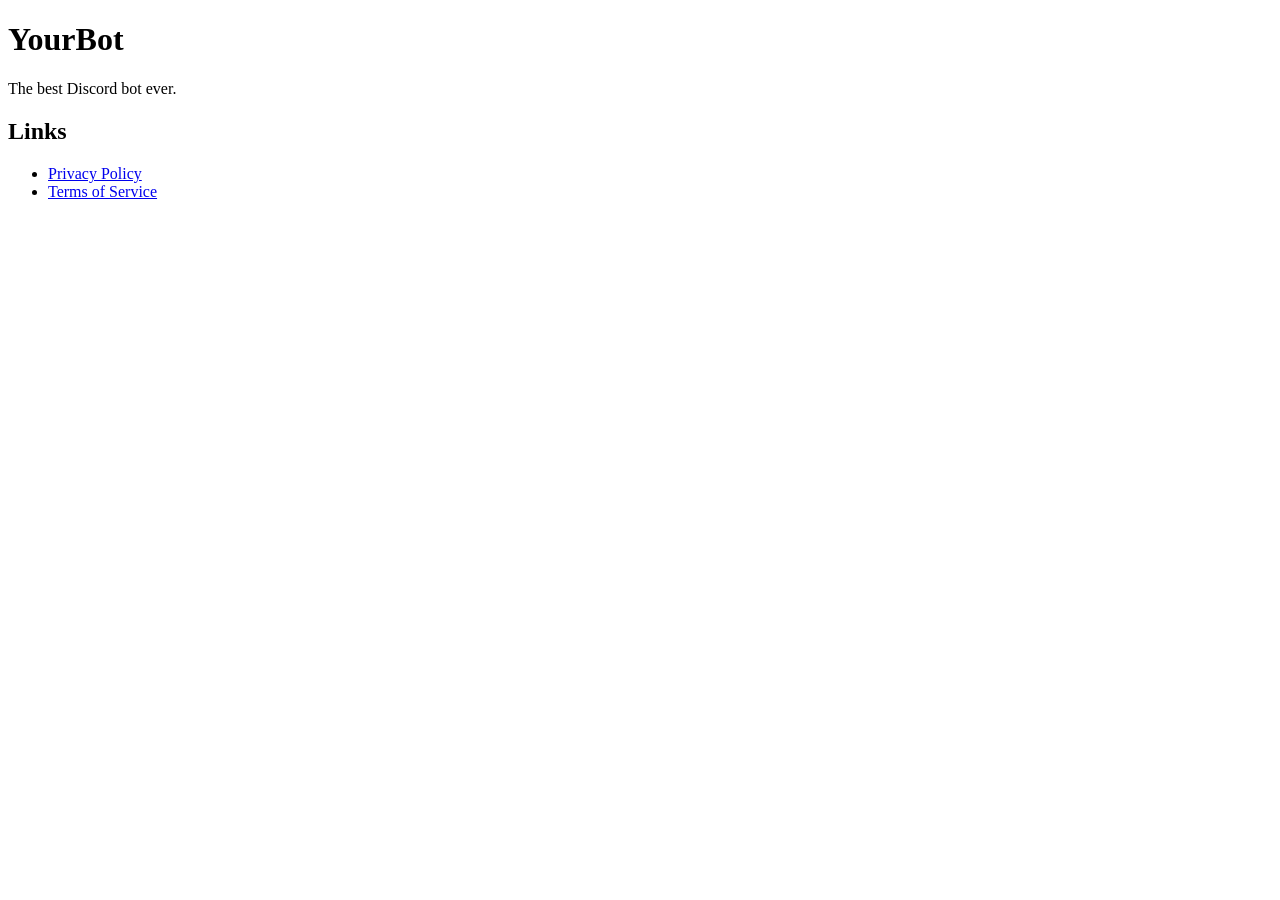
==== index.html @ 5a5af18d "Add basic HTML structure for YourBot page" ====
<!DOCTYPE html>
<html>
<head>
  <title>YourBot</title>
</head>
<body>

<h1>YourBot</h1>

<p>The best Discord bot ever.</p>

<h2>Links</h2>

<ul>
<li><a href="privacy.html">Privacy Policy</a></li>
<li><a href="terms.html">Terms of Service</a></li>
</ul>

</body>
</html>
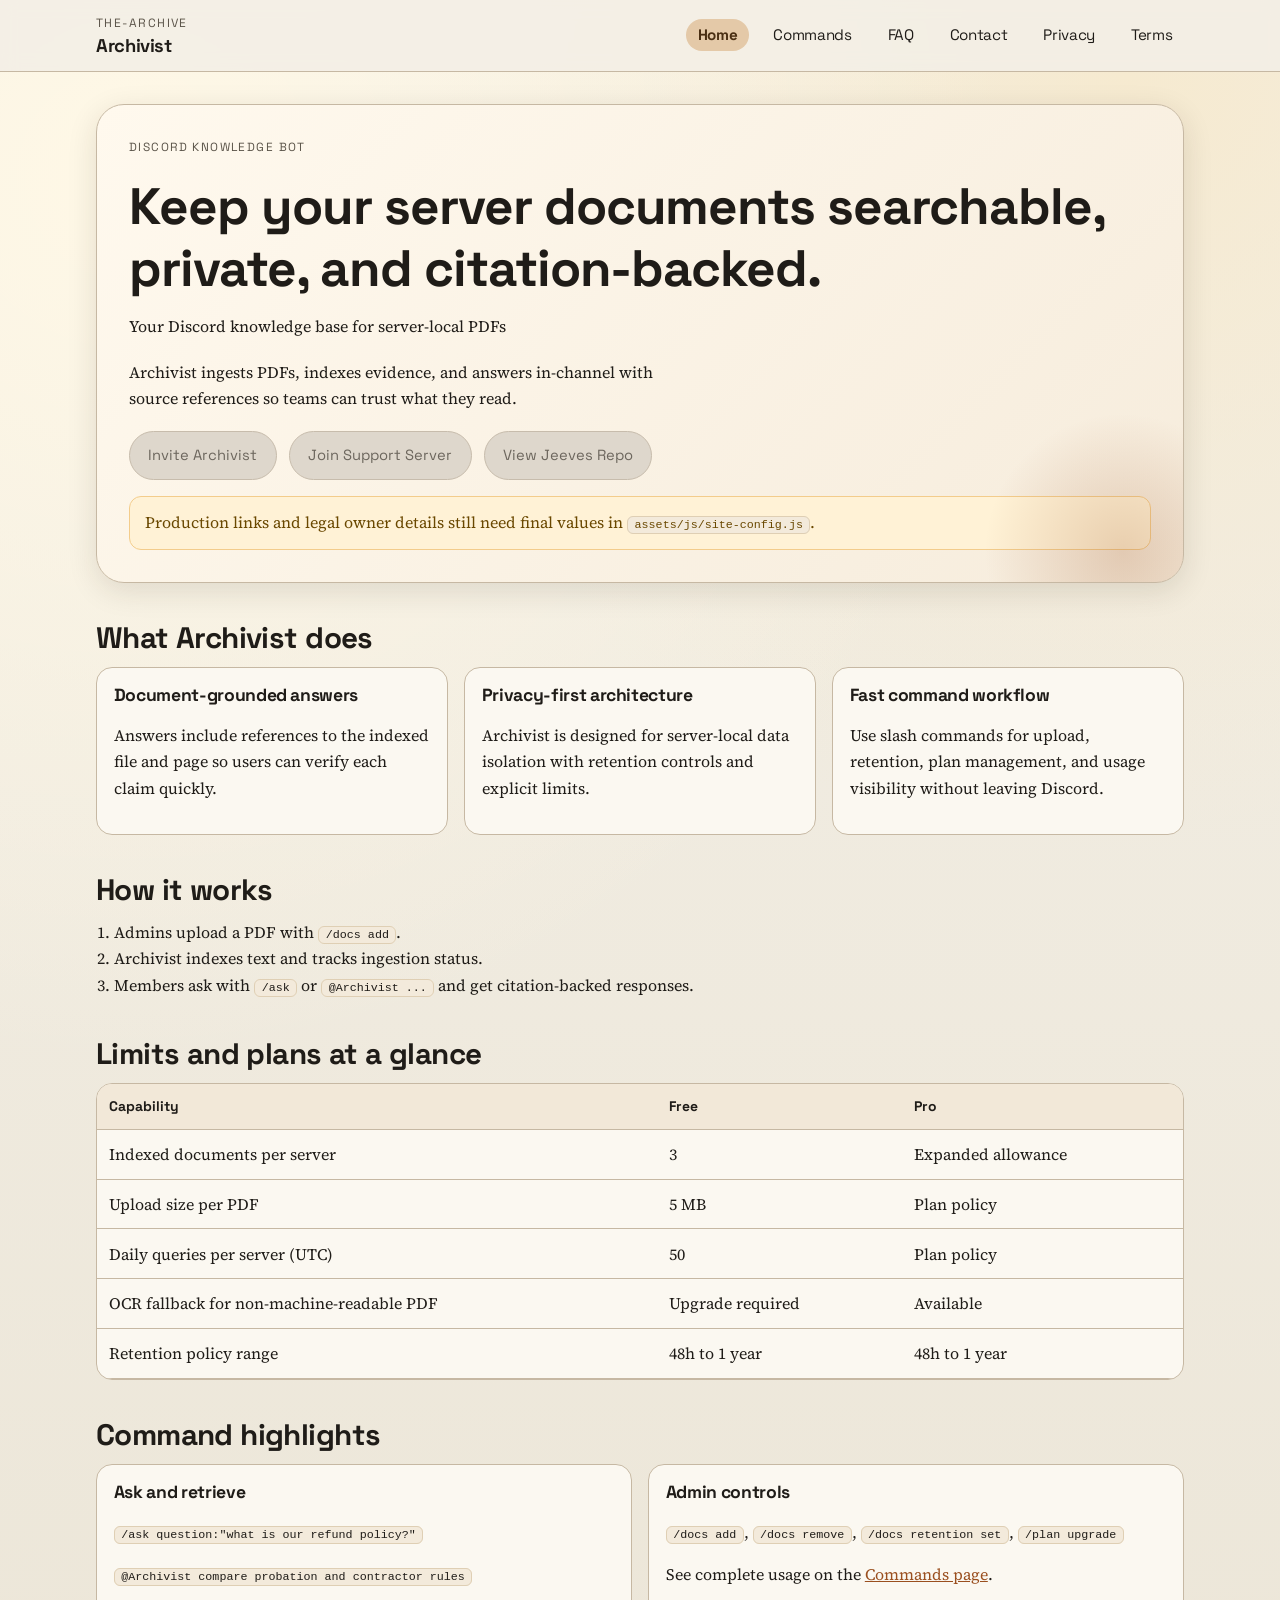
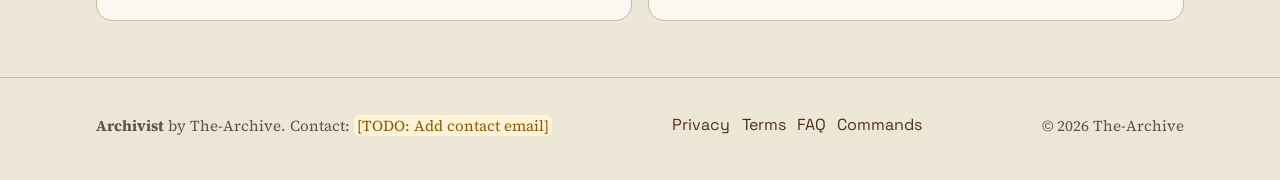
==== commit 9c086512: "Build full Archivist marketing site with legal pages" ====
--- a/index.html
+++ b/index.html
@@ -1,21 +1,157 @@
-
-<!DOCTYPE html>
-<html>
+<!doctype html>
+<html lang="en">
 <head>
-  <title>YourBot</title>
+  <meta charset="utf-8">
+  <meta name="viewport" content="width=device-width, initial-scale=1">
+  <title>Archivist | Discord Knowledge Bot</title>
+  <meta name="description" content="Archivist is a privacy-first Discord bot for server-local PDF knowledge, citation-backed answers, and configurable document retention.">
+  <link rel="preconnect" href="https://fonts.googleapis.com">
+  <link rel="preconnect" href="https://fonts.gstatic.com" crossorigin>
+  <link href="https://fonts.googleapis.com/css2?family=Source+Serif+4:opsz,wght@8..60,400;8..60,600;8..60,700&family=Space+Grotesk:wght@400;500;600;700&display=swap" rel="stylesheet">
+  <link rel="stylesheet" href="assets/css/styles.css">
+  <script src="assets/js/site-config.js" defer></script>
+  <script src="assets/js/main.js" defer></script>
 </head>
 <body>
+  <a class="skip-link" href="#main">Skip to content</a>
 
-<h1>YourBot</h1>
+  <header class="site-header">
+    <div class="header-inner">
+      <a class="brand" href="index.html">
+        <span class="brand-kicker" data-config-text="brand.teamName" data-placeholder="The-Archive"></span>
+        <span class="brand-title" data-config-text="brand.productName" data-placeholder="Archivist"></span>
+      </a>
+      <button class="nav-toggle" type="button" data-nav-toggle aria-expanded="false" aria-controls="site-nav">Menu</button>
+      <nav id="site-nav" class="nav-menu" data-nav aria-label="Primary navigation">
+        <ul class="nav-list">
+          <li><a href="index.html" data-page-link>Home</a></li>
+          <li><a href="commands.html" data-page-link>Commands</a></li>
+          <li><a href="faq.html" data-page-link>FAQ</a></li>
+          <li><a href="contact.html" data-page-link>Contact</a></li>
+          <li><a href="privacy.html" data-page-link>Privacy</a></li>
+          <li><a href="terms.html" data-page-link>Terms</a></li>
+        </ul>
+      </nav>
+    </div>
+  </header>
 
-<p>The best Discord bot ever.</p>
+  <main id="main" class="container page-reveal">
+    <section class="hero">
+      <p class="kicker">Discord Knowledge Bot</p>
+      <h1>Keep your server documents searchable, private, and citation-backed.</h1>
+      <p data-config-text="brand.tagline" data-placeholder="Your Discord knowledge base for server-local PDFs"></p>
+      <p>Archivist ingests PDFs, indexes evidence, and answers in-channel with source references so teams can trust what they read.</p>
+      <div class="cta-row">
+        <a class="btn btn-primary" data-config-link="inviteUrl" data-link-fallback="Invite link coming soon" href="#">Invite Archivist</a>
+        <a class="btn btn-secondary" data-config-link="supportServerUrl" data-link-fallback="Support server link coming soon" href="#">Join Support Server</a>
+        <a class="btn btn-tertiary" data-config-link="githubRepoUrl" data-link-fallback="GitHub repo link coming soon" href="#">View Jeeves Repo</a>
+      </div>
+      <div class="notice">
+        Production links and legal owner details still need final values in <code>assets/js/site-config.js</code>.
+      </div>
+    </section>
 
-<h2>Links</h2>
+    <section class="section">
+      <h2>What Archivist does</h2>
+      <div class="grid">
+        <article class="card span-4">
+          <h3>Document-grounded answers</h3>
+          <p>Answers include references to the indexed file and page so users can verify each claim quickly.</p>
+        </article>
+        <article class="card span-4">
+          <h3>Privacy-first architecture</h3>
+          <p>Archivist is designed for server-local data isolation with retention controls and explicit limits.</p>
+        </article>
+        <article class="card span-4">
+          <h3>Fast command workflow</h3>
+          <p>Use slash commands for upload, retention, plan management, and usage visibility without leaving Discord.</p>
+        </article>
+      </div>
+    </section>
 
-<ul>
-<li><a href="privacy.html">Privacy Policy</a></li>
-<li><a href="terms.html">Terms of Service</a></li>
-</ul>
+    <section class="section">
+      <h2>How it works</h2>
+      <ol class="step-list">
+        <li>Admins upload a PDF with <code>/docs add</code>.</li>
+        <li>Archivist indexes text and tracks ingestion status.</li>
+        <li>Members ask with <code>/ask</code> or <code>@Archivist ...</code> and get citation-backed responses.</li>
+      </ol>
+    </section>
 
+    <section class="section">
+      <h2>Limits and plans at a glance</h2>
+      <div class="table-wrap">
+        <table>
+          <thead>
+            <tr>
+              <th>Capability</th>
+              <th>Free</th>
+              <th>Pro</th>
+            </tr>
+          </thead>
+          <tbody>
+            <tr>
+              <td>Indexed documents per server</td>
+              <td>3</td>
+              <td>Expanded allowance</td>
+            </tr>
+            <tr>
+              <td>Upload size per PDF</td>
+              <td>5 MB</td>
+              <td>Plan policy</td>
+            </tr>
+            <tr>
+              <td>Daily queries per server (UTC)</td>
+              <td>50</td>
+              <td>Plan policy</td>
+            </tr>
+            <tr>
+              <td>OCR fallback for non-machine-readable PDF</td>
+              <td>Upgrade required</td>
+              <td>Available</td>
+            </tr>
+            <tr>
+              <td>Retention policy range</td>
+              <td>48h to 1 year</td>
+              <td>48h to 1 year</td>
+            </tr>
+          </tbody>
+        </table>
+      </div>
+    </section>
+
+    <section class="section">
+      <h2>Command highlights</h2>
+      <div class="grid">
+        <article class="card span-6">
+          <h3>Ask and retrieve</h3>
+          <p><code>/ask question:"what is our refund policy?"</code></p>
+          <p><code>@Archivist compare probation and contractor rules</code></p>
+        </article>
+        <article class="card span-6">
+          <h3>Admin controls</h3>
+          <p><code>/docs add</code>, <code>/docs remove</code>, <code>/docs retention set</code>, <code>/plan upgrade</code></p>
+          <p>See complete usage on the <a href="commands.html">Commands page</a>.</p>
+        </article>
+      </div>
+    </section>
+  </main>
+
+  <footer class="site-footer">
+    <div class="footer-inner">
+      <p class="legal-identity">
+        <strong data-config-text="brand.productName" data-placeholder="Archivist"></strong>
+        by <span data-config-text="brand.teamName" data-placeholder="The-Archive"></span>.
+        Contact: <span data-config-text="legal.contactEmail" data-placeholder="[TODO: Add contact email]"></span>
+      </p>
+      <nav class="footer-links" aria-label="Footer links">
+        <a href="privacy.html">Privacy</a>
+        <a href="terms.html">Terms</a>
+        <a href="faq.html">FAQ</a>
+        <a href="commands.html">Commands</a>
+      </nav>
+      <p class="legal-identity">&copy; <span data-current-year></span> <span data-config-text="brand.teamName" data-placeholder="The-Archive"></span></p>
+    </div>
+  </footer>
 </body>
 </html>
--- a/assets/css/styles.css
+++ b/assets/css/styles.css
@@ -0,0 +1,556 @@
+:root {
+  --paper: #f3efe6;
+  --paper-deep: #ece6d8;
+  --ink: #1f1c18;
+  --muted: #5b5449;
+  --accent: #9a4f1f;
+  --accent-soft: #d68c52;
+  --line: #c6b8a3;
+  --panel: #fbf8f1;
+  --warning-bg: #fff2d6;
+  --warning-text: #6a4800;
+  --shadow: 0 8px 30px rgba(45, 34, 19, 0.12);
+  --radius: 16px;
+  --max-width: 1120px;
+}
+
+* {
+  box-sizing: border-box;
+}
+
+html,
+body {
+  margin: 0;
+  padding: 0;
+}
+
+body {
+  color: var(--ink);
+  background: radial-gradient(circle at 10% 10%, #fff8e6 0%, transparent 45%),
+    radial-gradient(circle at 88% 4%, #f6ead0 0%, transparent 38%),
+    linear-gradient(180deg, var(--paper) 0%, var(--paper-deep) 100%);
+  font-family: "Source Serif 4", Georgia, serif;
+  line-height: 1.65;
+  min-height: 100vh;
+}
+
+body::before {
+  content: "";
+  position: fixed;
+  inset: 0;
+  pointer-events: none;
+  opacity: 0.22;
+  background-image: radial-gradient(#bba27f 0.35px, transparent 0.35px);
+  background-size: 4px 4px;
+  z-index: -1;
+}
+
+h1,
+h2,
+h3,
+h4,
+.brand-title,
+.nav-list {
+  font-family: "Space Grotesk", "Avenir Next", "Segoe UI", sans-serif;
+  letter-spacing: -0.02em;
+  line-height: 1.2;
+}
+
+a {
+  color: var(--accent);
+}
+
+a:hover {
+  color: #7c3f19;
+}
+
+img {
+  max-width: 100%;
+}
+
+.skip-link {
+  position: absolute;
+  left: 1rem;
+  top: -100px;
+  background: var(--accent);
+  color: #fff;
+  padding: 0.65rem 0.9rem;
+  border-radius: 10px;
+  font-family: "Space Grotesk", sans-serif;
+  z-index: 1000;
+}
+
+.skip-link:focus {
+  top: 1rem;
+}
+
+.site-header {
+  position: sticky;
+  top: 0;
+  backdrop-filter: blur(8px);
+  background: rgba(243, 239, 230, 0.9);
+  border-bottom: 1px solid var(--line);
+  z-index: 20;
+}
+
+.header-inner {
+  max-width: var(--max-width);
+  margin: 0 auto;
+  padding: 0.9rem 1rem;
+  display: flex;
+  justify-content: space-between;
+  align-items: center;
+  gap: 1rem;
+}
+
+.brand {
+  display: flex;
+  flex-direction: column;
+  gap: 0.05rem;
+  text-decoration: none;
+  color: var(--ink);
+}
+
+.brand-kicker {
+  font-family: "Space Grotesk", sans-serif;
+  font-size: 0.75rem;
+  text-transform: uppercase;
+  letter-spacing: 0.12em;
+  color: var(--muted);
+}
+
+.brand-title {
+  font-size: 1.15rem;
+  font-weight: 700;
+}
+
+.nav-toggle {
+  display: none;
+  border: 1px solid var(--line);
+  background: var(--panel);
+  border-radius: 10px;
+  padding: 0.5rem 0.75rem;
+  color: var(--ink);
+  font-family: "Space Grotesk", sans-serif;
+}
+
+.nav-list {
+  display: flex;
+  list-style: none;
+  gap: 0.8rem;
+  padding: 0;
+  margin: 0;
+  align-items: center;
+  font-size: 0.95rem;
+}
+
+.nav-list a {
+  text-decoration: none;
+  color: var(--ink);
+  border-radius: 999px;
+  padding: 0.4rem 0.72rem;
+  transition: background-color 160ms ease, color 160ms ease;
+}
+
+.nav-list a:hover,
+.nav-list a:focus-visible {
+  background: #eadfc8;
+  color: #4a3118;
+}
+
+.nav-list a[aria-current="page"] {
+  background: #e4c9a8;
+  color: #4a2f13;
+  font-weight: 700;
+}
+
+.container {
+  max-width: var(--max-width);
+  margin: 0 auto;
+  padding: 2rem 1rem 3.5rem;
+}
+
+.hero {
+  border: 1px solid var(--line);
+  border-radius: 28px;
+  padding: 2rem;
+  background: linear-gradient(135deg, #fff9ee 0%, #f6ecdc 100%);
+  box-shadow: var(--shadow);
+  overflow: hidden;
+  position: relative;
+}
+
+.hero::after {
+  content: "";
+  position: absolute;
+  right: -80px;
+  bottom: -110px;
+  width: 280px;
+  height: 280px;
+  border-radius: 50%;
+  background: radial-gradient(circle, rgba(154, 79, 31, 0.22) 0%, rgba(154, 79, 31, 0) 70%);
+}
+
+.hero h1 {
+  margin-top: 0;
+  margin-bottom: 0.9rem;
+  font-size: clamp(1.9rem, 5.2vw, 3.2rem);
+}
+
+.hero p {
+  margin-top: 0;
+  margin-bottom: 1.2rem;
+  max-width: 68ch;
+}
+
+.kicker {
+  margin-bottom: 0.5rem;
+  color: var(--muted);
+  text-transform: uppercase;
+  letter-spacing: 0.12em;
+  font-family: "Space Grotesk", sans-serif;
+  font-size: 0.74rem;
+}
+
+.cta-row {
+  display: flex;
+  flex-wrap: wrap;
+  gap: 0.75rem;
+}
+
+.btn {
+  display: inline-flex;
+  align-items: center;
+  justify-content: center;
+  text-decoration: none;
+  border-radius: 999px;
+  padding: 0.7rem 1.15rem;
+  font-family: "Space Grotesk", sans-serif;
+  font-size: 0.92rem;
+  border: 1px solid transparent;
+  transition: transform 120ms ease, box-shadow 120ms ease, background-color 120ms ease;
+}
+
+.btn:hover,
+.btn:focus-visible {
+  transform: translateY(-1px);
+}
+
+.btn-primary {
+  background: var(--accent);
+  color: #fff;
+}
+
+.btn-primary:hover,
+.btn-primary:focus-visible {
+  background: #83431a;
+  color: #fff;
+}
+
+.btn-secondary {
+  background: #fff;
+  border-color: var(--line);
+  color: var(--ink);
+}
+
+.btn-tertiary {
+  background: #efe4d3;
+  color: #532c11;
+}
+
+.btn.is-disabled,
+a.is-disabled {
+  background: #ded7cc;
+  border-color: #c7bcac;
+  color: #6c665d;
+  cursor: not-allowed;
+  pointer-events: auto;
+}
+
+.notice,
+.placeholder-note {
+  margin-top: 1rem;
+  border-radius: 12px;
+  border: 1px solid #f3cc8b;
+  background: var(--warning-bg);
+  color: var(--warning-text);
+  padding: 0.8rem 0.95rem;
+}
+
+.section {
+  margin-top: 2.4rem;
+}
+
+.section h2 {
+  margin-bottom: 0.65rem;
+  font-size: clamp(1.3rem, 3vw, 1.85rem);
+}
+
+.grid {
+  display: grid;
+  grid-template-columns: repeat(12, minmax(0, 1fr));
+  gap: 1rem;
+}
+
+.card {
+  grid-column: span 12;
+  border: 1px solid var(--line);
+  border-radius: var(--radius);
+  padding: 1.05rem;
+  background: var(--panel);
+}
+
+.card h3 {
+  margin-top: 0;
+  margin-bottom: 0.5rem;
+  font-size: 1.1rem;
+}
+
+.step-list {
+  margin: 0;
+  padding-left: 1.15rem;
+}
+
+.table-wrap {
+  overflow-x: auto;
+  border: 1px solid var(--line);
+  border-radius: var(--radius);
+  background: var(--panel);
+}
+
+table {
+  border-collapse: collapse;
+  width: 100%;
+  min-width: 560px;
+}
+
+th,
+td {
+  border-bottom: 1px solid var(--line);
+  padding: 0.7rem 0.75rem;
+  text-align: left;
+  vertical-align: top;
+}
+
+th {
+  background: #f2e8d8;
+  font-family: "Space Grotesk", sans-serif;
+  font-size: 0.87rem;
+}
+
+.commands-list {
+  display: grid;
+  gap: 1rem;
+}
+
+.command-card {
+  border: 1px solid var(--line);
+  border-radius: 14px;
+  background: var(--panel);
+  padding: 1rem;
+}
+
+code {
+  background: #f3eadb;
+  border: 1px solid #dfcfb4;
+  border-radius: 6px;
+  padding: 0.06rem 0.4rem;
+  font-size: 0.9em;
+}
+
+.layout-legal {
+  display: grid;
+  grid-template-columns: 260px minmax(0, 1fr);
+  gap: 1.25rem;
+}
+
+.legal-toc {
+  position: sticky;
+  top: 88px;
+  align-self: start;
+  border: 1px solid var(--line);
+  border-radius: var(--radius);
+  background: var(--panel);
+  padding: 0.9rem;
+}
+
+.legal-toc h2 {
+  margin-top: 0;
+  margin-bottom: 0.55rem;
+  font-size: 1rem;
+}
+
+.legal-toc ul {
+  margin: 0;
+  padding-left: 1rem;
+}
+
+.legal-sheet {
+  border: 1px solid var(--line);
+  border-radius: 20px;
+  background: var(--panel);
+  padding: 1.2rem;
+}
+
+.legal-sheet h1 {
+  margin-top: 0;
+  margin-bottom: 0.55rem;
+}
+
+.legal-sheet section {
+  margin-top: 1.35rem;
+}
+
+.meta {
+  color: var(--muted);
+  font-size: 0.95rem;
+}
+
+.placeholder {
+  color: #8c5a00;
+  background: #fff3d8;
+  border-radius: 5px;
+  padding: 0 0.2rem;
+}
+
+.contact-grid {
+  display: grid;
+  gap: 1rem;
+  grid-template-columns: repeat(auto-fit, minmax(220px, 1fr));
+}
+
+.contact-card {
+  border: 1px solid var(--line);
+  border-radius: var(--radius);
+  background: var(--panel);
+  padding: 1rem;
+}
+
+.faq-item {
+  border: 1px solid var(--line);
+  border-radius: 14px;
+  background: var(--panel);
+  padding: 0.95rem;
+  margin-bottom: 0.9rem;
+}
+
+.faq-item h3 {
+  margin-top: 0;
+}
+
+.site-footer {
+  border-top: 1px solid var(--line);
+  background: rgba(239, 230, 215, 0.65);
+}
+
+.footer-inner {
+  max-width: var(--max-width);
+  margin: 0 auto;
+  padding: 1.2rem 1rem 1.7rem;
+  display: flex;
+  flex-wrap: wrap;
+  gap: 1rem;
+  justify-content: space-between;
+  align-items: center;
+}
+
+.footer-links {
+  display: flex;
+  flex-wrap: wrap;
+  gap: 0.7rem;
+  font-family: "Space Grotesk", sans-serif;
+}
+
+.footer-links a {
+  text-decoration: none;
+  color: #4f3218;
+}
+
+.legal-identity {
+  color: var(--muted);
+  font-size: 0.95rem;
+}
+
+.page-reveal {
+  animation: page-in 420ms ease both;
+}
+
+@keyframes page-in {
+  from {
+    opacity: 0;
+    transform: translateY(8px);
+  }
+
+  to {
+    opacity: 1;
+    transform: translateY(0);
+  }
+}
+
+@media (min-width: 760px) {
+  .card.span-4 {
+    grid-column: span 4;
+  }
+
+  .card.span-6 {
+    grid-column: span 6;
+  }
+}
+
+@media (max-width: 920px) {
+  .layout-legal {
+    grid-template-columns: 1fr;
+  }
+
+  .legal-toc {
+    position: static;
+  }
+}
+
+@media (max-width: 760px) {
+  .container {
+    padding-top: 1.35rem;
+  }
+
+  .hero {
+    padding: 1.3rem;
+  }
+
+  .nav-toggle {
+    display: inline-flex;
+  }
+
+  .nav-menu {
+    display: none;
+    width: 100%;
+  }
+
+  .nav-menu.is-open {
+    display: block;
+  }
+
+  .header-inner {
+    flex-wrap: wrap;
+  }
+
+  .nav-list {
+    flex-direction: column;
+    align-items: flex-start;
+    border-top: 1px solid var(--line);
+    margin-top: 0.6rem;
+    padding-top: 0.7rem;
+  }
+
+  .nav-list a {
+    width: 100%;
+  }
+}
+
+@media (prefers-reduced-motion: reduce) {
+  .btn,
+  .nav-list a,
+  .page-reveal {
+    transition: none;
+    animation: none;
+  }
+}
